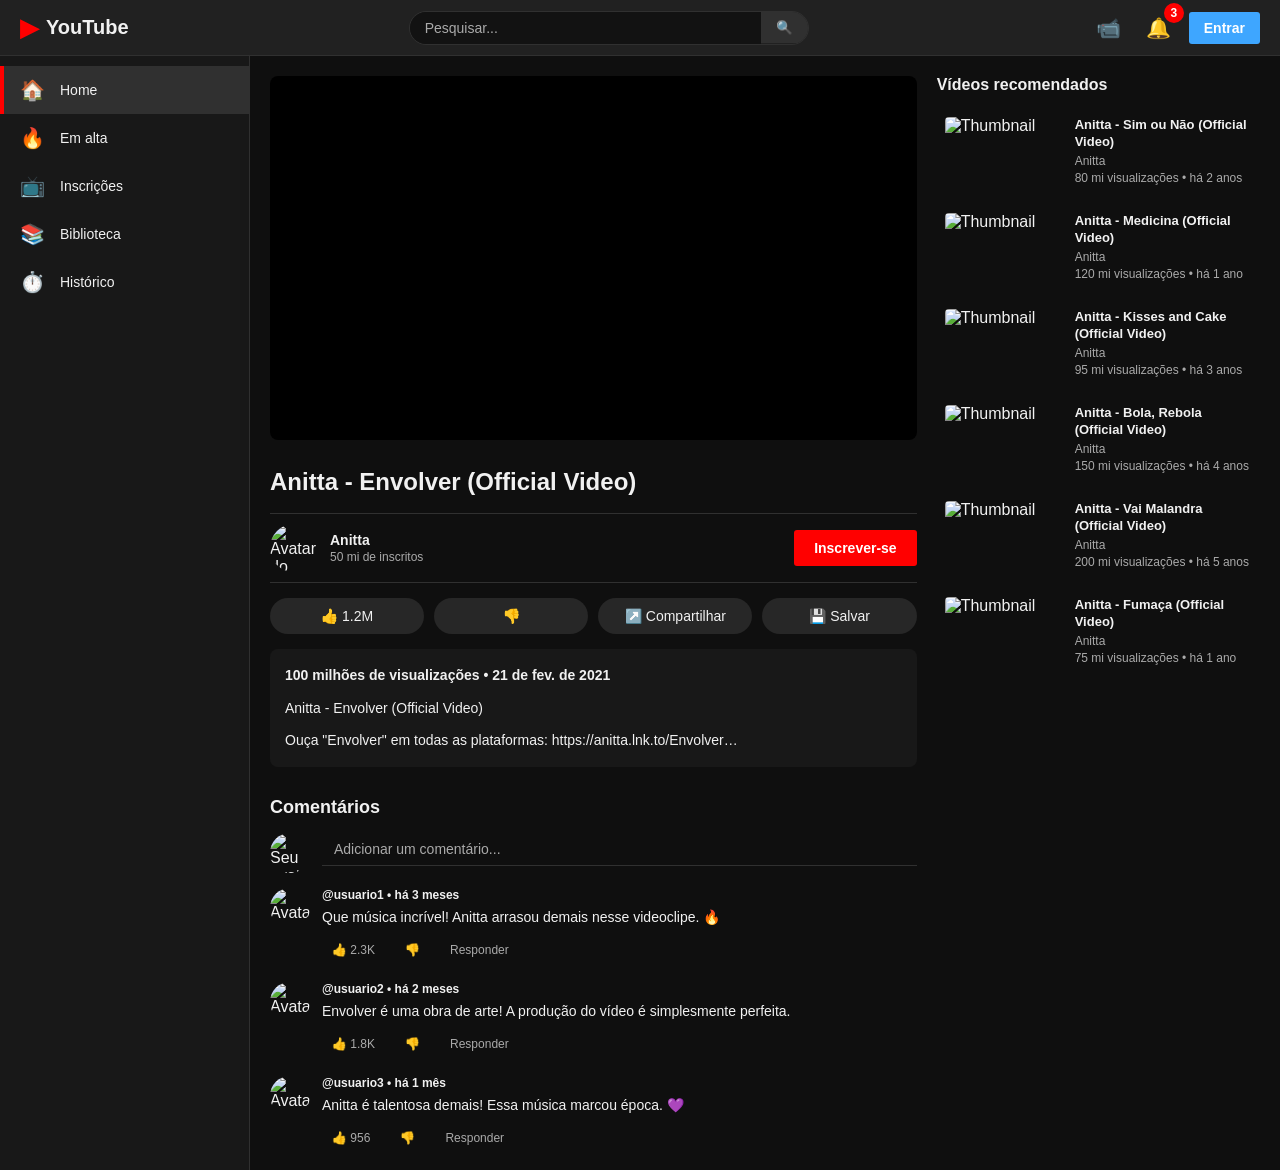
==== youtube_completo.html @ 01f79e86 "feat: Adiciona versão completa e funcional do clone do YouTube - Cria youtube_completo.html com estr" ====
<!DOCTYPE html>
<html lang="pt-BR">
<head>
  <meta charset="UTF-8">
  <meta name="viewport" content="width=device-width, initial-scale=1.0">
  <title>YouTube Clone - Completo e Funcional</title>
  <!-- Link para o arquivo CSS externo -->
  <link rel="stylesheet" href="youtube_completo.css">
</head>
<body>

  <!-- ============================================================
       NAVBAR - BARRA DE NAVEGAÇÃO SUPERIOR FIXA
       ============================================================
       
       A navbar é a barra que fica no topo da página.
       Ela contém:
       - Logo do YouTube (esquerda)
       - Barra de pesquisa (centro)
       - Botões de ação (direita): criar, notificações, login
       
       A navbar é FIXA (position: fixed) para que fique
       sempre visível mesmo quando fazemos scroll.
  -->
  <nav class="navbar">
    <!-- Logo do YouTube (esquerda) -->
    <div class="navbar__left">
      <div class="navbar__logo">
        <span class="navbar__logo-icon">▶</span>
        <span class="navbar__logo-text">YouTube</span>
      </div>
    </div>

    <!-- Barra de pesquisa (centro) -->
    <div class="navbar__center">
      <input 
        type="text" 
        class="navbar__search-input" 
        placeholder="Pesquisar..."
        id="searchInput"
      >
      <button class="navbar__search-btn" id="searchBtn">🔍</button>
    </div>

    <!-- Botões de ação (direita) -->
    <div class="navbar__right">
      <!-- Botão de criar vídeo -->
      <button class="navbar__icon-btn" title="Criar">📹</button>
      
      <!-- Botão de notificações -->
      <button class="navbar__icon-btn" title="Notificações">
        🔔
        <span class="navbar__notification-badge">3</span>
      </button>
      
      <!-- Botão de login/perfil -->
      <button class="navbar__login-btn" id="loginBtn">Entrar</button>
    </div>
  </nav>

  <!-- ============================================================
       CONTAINER PRINCIPAL COM GRID
       ============================================================
       
       Este é o container que organiza toda a página usando CSS Grid.
       Ele divide a página em:
       - Coluna 1: Sidebar (menu lateral)
       - Coluna 2: Main content (conteúdo principal)
       
       O grid é definido no CSS com:
       grid-template-columns: 250px 1fr;
  -->
  <div class="grid-container">

    <!-- ============================================================
         SIDEBAR - MENU LATERAL ESQUERDO
         ============================================================
         
         A sidebar contém links de navegação:
         - Home
         - Em alta
         - Inscrições
         - Biblioteca
         - Histórico
         
         Cada item é um botão que pode ser clicado.
    -->
    <aside class="sidebar">
      <div class="sidebar__item sidebar__item--active" data-page="home">
        <span class="sidebar__icon">🏠</span>
        <span class="sidebar__label">Home</span>
      </div>
      <div class="sidebar__item" data-page="trending">
        <span class="sidebar__icon">🔥</span>
        <span class="sidebar__label">Em alta</span>
      </div>
      <div class="sidebar__item" data-page="subscriptions">
        <span class="sidebar__icon">📺</span>
        <span class="sidebar__label">Inscrições</span>
      </div>
      <div class="sidebar__item" data-page="library">
        <span class="sidebar__icon">📚</span>
        <span class="sidebar__label">Biblioteca</span>
      </div>
      <div class="sidebar__item" data-page="history">
        <span class="sidebar__icon">⏱️</span>
        <span class="sidebar__label">Histórico</span>
      </div>
    </aside>

    <!-- ============================================================
         MAIN CONTENT - CONTEÚDO PRINCIPAL
         ============================================================
         
         Este é o container que contém:
         - Player de vídeo
         - Informações do vídeo
         - Botões de ação (like, dislike, compartilhar)
         - Informações do canal
         - Comentários
         - Sidebar de vídeos recomendados
         
         Usa CSS Grid interno para dividir em:
         - Coluna 1: Vídeo principal (2/3 da largura)
         - Coluna 2: Vídeos recomendados (1/3 da largura)
    -->
    <main class="main-content">

      <!-- ============================================================
           SEÇÃO DO VÍDEO PRINCIPAL
           ============================================================
           
           Contém o player de vídeo e todas as informações relacionadas.
      -->
      <section class="video-section">

        <!-- ============================================================
             PLAYER DE VÍDEO - IFRAME DO YOUTUBE
             ============================================================
             
             O iframe é a forma de incorporar um vídeo do YouTube
             diretamente na nossa página.
             
             O 'src' aponta para o vídeo usando o ID do YouTube.
             Para extrair o ID de uma URL do YouTube:
             - URL: https://youtu.be/nWEil-UhYWg?si=zutEMob7RRHNOtHE
             - ID: nWEil-UhYWg (parte após youtu.be/)
             
             O embed URL fica: https://www.youtube.com/embed/nWEil-UhYWg
        -->
        <div class="video-player">
          <iframe
            class="video-player__iframe"
            src="https://www.youtube.com/embed/nWEil-UhYWg"
            title="Vídeo do YouTube"
            frameborder="0"
            allow="accelerometer; autoplay; clipboard-write; encrypted-media; gyroscope; picture-in-picture; web-share"
            allowfullscreen>
          </iframe>
        </div>

        <!-- ============================================================
             TÍTULO DO VÍDEO
             ============================================================
             
             Título grande e em negrito do vídeo.
        -->
        <h1 class="video-title">Anitta - Envolver (Official Video)</h1>

        <!-- ============================================================
             INFORMAÇÕES DO VÍDEO - USANDO CSS GRID
             ============================================================
             
             Este container usa CSS Grid para organizar:
             - Coluna 1: Avatar + Nome do canal + Inscritos
             - Coluna 2: Botão de inscrever-se
             
             grid-template-columns: 1fr auto;
             - 1fr: informações do canal ocupam o espaço disponível
             - auto: botão ajusta ao seu tamanho
        -->
        <div class="video-info">
          <!-- Informações do canal (avatar, nome, inscritos) -->
          <div class="channel-info">
            <!-- Avatar do canal -->
            <img 
              src="https://yt3.ggpht.com/ytc/AIdro_kVbGiJMNHNpMnMNGqCQPGLFGDKFEuL_-YkTsJf=s88-c-k-c0x00ffffff-no-rj" 
              alt="Avatar do canal" 
              class="channel-info__avatar"
            >
            
            <!-- Detalhes do canal (nome e inscritos) -->
            <div class="channel-info__details">
              <p class="channel-info__name">Anitta</p>
              <p class="channel-info__subscribers">50 mi de inscritos</p>
            </div>
          </div>

          <!-- Botão de inscrever-se -->
          <button class="subscribe-btn" id="subscribeBtn">Inscrever-se</button>
        </div>

        <!-- ============================================================
             AÇÕES DO VÍDEO - USANDO CSS GRID
             ============================================================
             
             Botões de like, dislike, compartilhar e salvar
             organizados em uma linha usando CSS Grid.
             
             grid-template-columns: repeat(4, 1fr);
             - Cria 4 colunas iguais para os 4 botões
             
             Cada botão tem um ID para que o JavaScript possa
             adicionar interatividade (contar likes, etc).
        -->
        <div class="video-actions">
          <!-- Botão de like (curtir) -->
          <button class="action-btn action-btn--like" id="likeBtn">
            👍 <span id="likeCount">1.2M</span>
          </button>
          
          <!-- Botão de dislike (não curtir) -->
          <button class="action-btn action-btn--dislike" id="dislikeBtn">
            👎
          </button>
          
          <!-- Botão de compartilhar -->
          <button class="action-btn action-btn--share" id="shareBtn">
            ↗️ Compartilhar
          </button>
          
          <!-- Botão de salvar -->
          <button class="action-btn action-btn--save" id="saveBtn">
            💾 Salvar
          </button>
        </div>

        <!-- ============================================================
             DESCRIÇÃO DO VÍDEO
             ============================================================
             
             Texto descritivo do vídeo com informações sobre o artista,
             links para redes sociais, etc.
             
             Tem um botão "...mais" para expandir/recolher a descrição.
        -->
        <div class="video-description" id="videoDescription">
          <p><strong>100 milhões de visualizações • 21 de fev. de 2021</strong></p>
          <p>Anitta - Envolver (Official Video)</p>
          <p>Ouça "Envolver" em todas as plataformas: https://anitta.lnk.to/Envolver</p>
          <p>Siga Anitta:</p>
          <p>Instagram: https://www.instagram.com/anitta</p>
          <p>Twitter: https://twitter.com/Anitta</p>
          <button class="description-toggle" id="descriptionToggle">...mais</button>
        </div>

        <!-- ============================================================
             SEÇÃO DE COMENTÁRIOS
             ============================================================
             
             Contém:
             - Título "Comentários"
             - Campo para adicionar novo comentário
             - Lista de comentários existentes
             
             Usa flexbox para organizar os comentários em coluna.
        -->
        <section class="comments-section">
          <h2 class="comments-section__title">Comentários</h2>
          
          <!-- ============================================================
               CAMPO PARA ADICIONAR NOVO COMENTÁRIO
               ============================================================
               
               Usa flexbox para organizar avatar e input em linha.
               
               display: flex;
               - Organiza avatar e input horizontalmente
               
               align-items: flex-start;
               - Alinha no topo (não no centro)
          -->
          <div class="comment-input">
            <!-- Avatar do usuário logado -->
            <img 
              src="https://yt3.ggpht.com/ytc/AIdro_kVbGiJMNHNpMnMNGqCQPGLFGDKFEuL_-YkTsJf=s32-c-k-c0x00ffffff-no-rj" 
              alt="Seu avatar" 
              class="comment-input__avatar"
            >
            
            <!-- Campo de texto para comentário -->
            <input 
              type="text" 
              placeholder="Adicionar um comentário..." 
              class="comment-input__field"
              id="commentInput"
            >
          </div>

          <!-- ============================================================
               LISTA DE COMENTÁRIOS
               ============================================================
               
               Cada comentário é um grid que contém:
               - Coluna 1: Avatar do usuário (auto)
               - Coluna 2: Conteúdo do comentário (1fr)
               
               grid-template-columns: auto 1fr;
               - auto: avatar ajusta ao seu tamanho
               - 1fr: conteúdo ocupa o resto do espaço
          -->
          <div class="comments-list" id="commentsList">
            
            <!-- Comentário 1 -->
            <div class="comment">
              <img 
                src="https://yt3.ggpht.com/ytc/AIdro_nJCBdnLBBVBjZAGzLh9kKHKJFMSqYHVBCCRoI=s32-c-k-c0x00ffffff-no-rj" 
                alt="Avatar" 
                class="comment__avatar"
              >
              <div class="comment__content">
                <p class="comment__author">@usuario1 • há 3 meses</p>
                <p class="comment__text">Que música incrível! Anitta arrasou demais nesse videoclipe. 🔥</p>
                <div class="comment__actions">
                  <button class="comment__like-btn">👍 <span>2.3K</span></button>
                  <button class="comment__dislike-btn">👎</button>
                  <button class="comment__reply-btn">Responder</button>
                </div>
              </div>
            </div>

            <!-- Comentário 2 -->
            <div class="comment">
              <img 
                src="https://yt3.ggpht.com/ytc/AIdro_m8KkNvhBQQHDDSJLzA4Kn2FkFHNpMnMNGqCQPG=s32-c-k-c0x00ffffff-no-rj" 
                alt="Avatar" 
                class="comment__avatar"
              >
              <div class="comment__content">
                <p class="comment__author">@usuario2 • há 2 meses</p>
                <p class="comment__text">Envolver é uma obra de arte! A produção do vídeo é simplesmente perfeita.</p>
                <div class="comment__actions">
                  <button class="comment__like-btn">👍 <span>1.8K</span></button>
                  <button class="comment__dislike-btn">👎</button>
                  <button class="comment__reply-btn">Responder</button>
                </div>
              </div>
            </div>

            <!-- Comentário 3 -->
            <div class="comment">
              <img 
                src="https://yt3.ggpht.com/ytc/AIdro_nJCBdnLBBVBjZAGzLh9kKHKJFMSqYHVBCCRoI=s32-c-k-c0x00ffffff-no-rj" 
                alt="Avatar" 
                class="comment__avatar"
              >
              <div class="comment__content">
                <p class="comment__author">@usuario3 • há 1 mês</p>
                <p class="comment__text">Anitta é talentosa demais! Essa música marcou época. 💜</p>
                <div class="comment__actions">
                  <button class="comment__like-btn">👍 <span>956</span></button>
                  <button class="comment__dislike-btn">👎</button>
                  <button class="comment__reply-btn">Responder</button>
                </div>
              </div>
            </div>

          </div>
        </section>

      </section>

      <!-- ============================================================
           SIDEBAR DE VÍDEOS RECOMENDADOS
           ============================================================
           
           Contém uma lista de vídeos sugeridos para o usuário assistir.
           
           Todos os vídeos são do mesmo gênero/artista para manter
           a coerência com o vídeo principal (Anitta - Envolver).
           
           Cada vídeo é um card que contém:
           - Thumbnail (imagem de capa)
           - Título do vídeo
           - Nome do canal
           - Visualizações e data
      -->
      <aside class="recommendations-sidebar">
        <h2 class="recommendations-sidebar__title">Vídeos recomendados</h2>

        <!-- ============================================================
             GRID DE VÍDEOS RECOMENDADOS
             ============================================================
             
             Cada vídeo é um grid com:
             grid-template-columns: auto 1fr;
             - auto: thumbnail (120px)
             - 1fr: informações (título, canal, etc.)
        -->
        <div class="recommended-videos">

          <!-- Vídeo recomendado 1: Anitta - Sim ou Não -->
          <div class="video-card">
            <img 
              src="https://i.ytimg.com/vi/Iy6p1tMxW1Q/hqdefault.jpg" 
              alt="Thumbnail" 
              class="video-card__thumbnail"
            >
            <div class="video-card__info">
              <p class="video-card__title">Anitta - Sim ou Não (Official Video)</p>
              <p class="video-card__channel">Anitta</p>
              <p class="video-card__stats">80 mi visualizações • há 2 anos</p>
            </div>
          </div>

          <!-- Vídeo recomendado 2: Anitta - Medicina -->
          <div class="video-card">
            <img 
              src="https://i.ytimg.com/vi/lfQHfArDxqA/hqdefault.jpg" 
              alt="Thumbnail" 
              class="video-card__thumbnail"
            >
            <div class="video-card__info">
              <p class="video-card__title">Anitta - Medicina (Official Video)</p>
              <p class="video-card__channel">Anitta</p>
              <p class="video-card__stats">120 mi visualizações • há 1 ano</p>
            </div>
          </div>

          <!-- Vídeo recomendado 3: Anitta - Kisses and Cake -->
          <div class="video-card">
            <img 
              src="https://i.ytimg.com/vi/0Jvd9vDYRzQ/hqdefault.jpg" 
              alt="Thumbnail" 
              class="video-card__thumbnail"
            >
            <div class="video-card__info">
              <p class="video-card__title">Anitta - Kisses and Cake (Official Video)</p>
              <p class="video-card__channel">Anitta</p>
              <p class="video-card__stats">95 mi visualizações • há 3 anos</p>
            </div>
          </div>

          <!-- Vídeo recomendado 4: Anitta - Bola, Rebola -->
          <div class="video-card">
            <img 
              src="https://i.ytimg.com/vi/2dCYBwBbJjc/hqdefault.jpg" 
              alt="Thumbnail" 
              class="video-card__thumbnail"
            >
            <div class="video-card__info">
              <p class="video-card__title">Anitta - Bola, Rebola (Official Video)</p>
              <p class="video-card__channel">Anitta</p>
              <p class="video-card__stats">150 mi visualizações • há 4 anos</p>
            </div>
          </div>

          <!-- Vídeo recomendado 5: Anitta - Vai Malandra -->
          <div class="video-card">
            <img 
              src="https://i.ytimg.com/vi/pBbkJIVZjNk/hqdefault.jpg" 
              alt="Thumbnail" 
              class="video-card__thumbnail"
            >
            <div class="video-card__info">
              <p class="video-card__title">Anitta - Vai Malandra (Official Video)</p>
              <p class="video-card__channel">Anitta</p>
              <p class="video-card__stats">200 mi visualizações • há 5 anos</p>
            </div>
          </div>

          <!-- Vídeo recomendado 6: Anitta - Fumaça -->
          <div class="video-card">
            <img 
              src="https://i.ytimg.com/vi/Iy6p1tMxW1Q/hqdefault.jpg" 
              alt="Thumbnail" 
              class="video-card__thumbnail"
            >
            <div class="video-card__info">
              <p class="video-card__title">Anitta - Fumaça (Official Video)</p>
              <p class="video-card__channel">Anitta</p>
              <p class="video-card__stats">75 mi visualizações • há 1 ano</p>
            </div>
          </div>

        </div>
      </aside>

    </main>

  </div>

  <!-- ============================================================
       JAVASCRIPT - INTERATIVIDADE DA PÁGINA
       ============================================================
       
       O JavaScript adiciona funcionalidades interativas à página:
       - Contar likes ao clicar no botão
       - Alternar estado do botão de inscrever-se
       - Adicionar comentários
       - Expandir/recolher descrição
       - Navegação na sidebar
       - Sistema de login
  -->
  <script>

    // ============================================================
    // 1. SISTEMA DE LIKES
    // ============================================================
    // 
    // Quando o usuário clica no botão de like, o contador aumenta.
    // O estado do botão é armazenado em uma variável.

    let isLiked = false; // Variável que controla se o vídeo foi curtido

    // Seleciona o botão de like pelo ID
    const likeBtn = document.getElementById('likeBtn');
    const likeCount = document.getElementById('likeCount');

    // Adiciona um listener para o clique no botão de like
    likeBtn.addEventListener('click', function() {
      // Se já foi curtido, remove o like
      if (isLiked) {
        isLiked = false;
        likeBtn.classList.remove('action-btn--liked');
        likeCount.textContent = '1.2M'; // Volta ao valor original
      } else {
        // Se não foi curtido, adiciona o like
        isLiked = true;
        likeBtn.classList.add('action-btn--liked');
        likeCount.textContent = '1.2M+'; // Adiciona um sinal de +
      }
    });

    // ============================================================
    // 2. SISTEMA DE INSCRIÇÃO
    // ============================================================
    //
    // Quando o usuário clica em "Inscrever-se", o botão muda
    // para "Inscrito" e volta para "Inscrever-se" se clicar novamente.

    let isSubscribed = false; // Variável que controla se o usuário está inscrito

    // Seleciona o botão de inscrever-se pelo ID
    const subscribeBtn = document.getElementById('subscribeBtn');

    // Adiciona um listener para o clique no botão de inscrever-se
    subscribeBtn.addEventListener('click', function() {
      // Se já está inscrito, desinscreve
      if (isSubscribed) {
        isSubscribed = false;
        subscribeBtn.textContent = 'Inscrever-se';
        subscribeBtn.classList.remove('subscribe-btn--subscribed');
      } else {
        // Se não está inscrito, inscreve
        isSubscribed = true;
        subscribeBtn.textContent = 'Inscrito ✓';
        subscribeBtn.classList.add('subscribe-btn--subscribed');
      }
    });

    // ============================================================
    // 3. SISTEMA DE LOGIN
    // ============================================================
    //
    // Quando o usuário clica em "Entrar", um alerta é exibido.
    // Em uma aplicação real, isso abriria um modal de login.

    const loginBtn = document.getElementById('loginBtn');

    loginBtn.addEventListener('click', function() {
      // Exibe um alerta (em produção, seria um modal)
      alert('Funcionalidade de login será implementada em breve!');
    });

    // ============================================================
    // 4. EXPANDIR/RECOLHER DESCRIÇÃO
    // ============================================================
    //
    // Quando o usuário clica em "...mais", a descrição se expande.
    // Se clicar novamente, a descrição se recolhe.

    let isDescriptionExpanded = false; // Variável que controla se a descrição está expandida

    // Seleciona o botão de toggle e a descrição
    const descriptionToggle = document.getElementById('descriptionToggle');
    const videoDescription = document.getElementById('videoDescription');

    // Adiciona um listener para o clique no botão
    descriptionToggle.addEventListener('click', function() {
      // Se a descrição está recolhida, expande
      if (!isDescriptionExpanded) {
        isDescriptionExpanded = true;
        videoDescription.classList.add('video-description--expanded');
        descriptionToggle.textContent = 'Mostrar menos';
      } else {
        // Se a descrição está expandida, recolhe
        isDescriptionExpanded = false;
        videoDescription.classList.remove('video-description--expanded');
        descriptionToggle.textContent = '...mais';
      }
    });

    // ============================================================
    // 5. ADICIONAR COMENTÁRIOS
    // ============================================================
    //
    // Quando o usuário digita um comentário e pressiona Enter,
    // o comentário é adicionado à lista de comentários.

    const commentInput = document.getElementById('commentInput');
    const commentsList = document.getElementById('commentsList');

    // Adiciona um listener para a tecla Enter no campo de comentário
    commentInput.addEventListener('keypress', function(event) {
      // Se a tecla pressionada foi Enter
      if (event.key === 'Enter' && this.value.trim() !== '') {
        // Cria um novo elemento de comentário
        const newComment = document.createElement('div');
        newComment.className = 'comment';
        newComment.innerHTML = `
          <img 
            src="https://yt3.ggpht.com/ytc/AIdro_kVbGiJMNHNpMnMNGqCQPGLFGDKFEuL_-YkTsJf=s32-c-k-c0x00ffffff-no-rj" 
            alt="Avatar" 
            class="comment__avatar"
          >
          <div class="comment__content">
            <p class="comment__author">Você • agora</p>
            <p class="comment__text">${this.value}</p>
            <div class="comment__actions">
              <button class="comment__like-btn">👍 <span>0</span></button>
              <button class="comment__dislike-btn">👎</button>
              <button class="comment__reply-btn">Responder</button>
            </div>
          </div>
        `;

        // Adiciona o novo comentário ao topo da lista
        commentsList.insertBefore(newComment, commentsList.firstChild);

        // Limpa o campo de entrada
        this.value = '';
      }
    });

    // ============================================================
    // 6. NAVEGAÇÃO NA SIDEBAR
    // ============================================================
    //
    // Quando o usuário clica em um item da sidebar,
    // o item ativo é destacado.

    // Seleciona todos os itens da sidebar
    const sidebarItems = document.querySelectorAll('.sidebar__item');

    // Adiciona um listener para cada item
    sidebarItems.forEach(item => {
      item.addEventListener('click', function() {
        // Remove a classe ativa de todos os itens
        sidebarItems.forEach(i => i.classList.remove('sidebar__item--active'));

        // Adiciona a classe ativa ao item clicado
        this.classList.add('sidebar__item--active');

        // Em uma aplicação real, isso mudaria o conteúdo da página
        const page = this.dataset.page;
        console.log('Navegando para:', page);
      });
    });

    // ============================================================
    // 7. SISTEMA DE PESQUISA
    // ============================================================
    //
    // Quando o usuário digita na barra de pesquisa e clica no botão,
    // uma ação de pesquisa é executada.

    const searchBtn = document.getElementById('searchBtn');
    const searchInput = document.getElementById('searchInput');

    // Adiciona um listener para o clique no botão de pesquisa
    searchBtn.addEventListener('click', function() {
      const query = searchInput.value.trim();
      if (query !== '') {
        // Em uma aplicação real, isso faria uma requisição ao servidor
        console.log('Pesquisando por:', query);
        alert('Pesquisando por: ' + query);
      }
    });

    // Também permite pesquisar ao pressionar Enter
    searchInput.addEventListener('keypress', function(event) {
      if (event.key === 'Enter') {
        searchBtn.click();
      }
    });

    // ============================================================
    // 8. SISTEMA DE LIKE/DISLIKE NOS COMENTÁRIOS
    // ============================================================
    //
    // Quando o usuário clica em like/dislike em um comentário,
    // o contador aumenta ou diminui.

    // Seleciona todos os botões de like nos comentários
    const commentLikeBtns = document.querySelectorAll('.comment__like-btn');

    // Adiciona um listener para cada botão
    commentLikeBtns.forEach(btn => {
      btn.addEventListener('click', function() {
        // Seleciona o span que contém o número de likes
        const likeCountSpan = this.querySelector('span');
        // Converte o texto para número
        let count = parseInt(likeCountSpan.textContent);
        // Aumenta o contador
        count++;
        // Atualiza o texto
        likeCountSpan.textContent = count;
      });
    });

  </script>

</body>
</html>
---- youtube_completo.css ----
/*
  ============================================================
  CLONE YOUTUBE COMPLETO - ESTILOS CSS COMENTADOS
  ============================================================
  
  Este arquivo CSS contém todos os estilos para o clone
  funcional do YouTube. Cada seção é comentada explicando
  como foi feita e por quê.
  
  Estrutura:
  1. Reset e estilos base
  2. Navbar (barra de navegação)
  3. Grid container principal
  4. Sidebar (menu lateral)
  5. Main content (conteúdo principal)
  6. Video section (seção do vídeo)
  7. Comments section (seção de comentários)
  8. Recommendations sidebar (vídeos recomendados)
  9. Responsividade (media queries)
*/

/* ============================================================
   RESET E ESTILOS BASE
   ============================================================
   
   Remove estilos padrão do navegador e define a base
   para todo o projeto.
*/

* {
  /* Remove margens e paddings padrão */
  margin: 0;
  padding: 0;
  /* box-sizing: border-box garante que padding e border
     sejam inclusos no cálculo de largura/altura */
  box-sizing: border-box;
}

body {
  /* Define a fonte padrão para toda a página */
  font-family: 'Segoe UI', Tahoma, Geneva, Verdana, sans-serif;
  /* Fundo escuro, como o YouTube */
  background-color: #0f0f0f;
  /* Texto branco para contraste */
  color: #f1f1f1;
  /* Remove scroll horizontal */
  overflow-x: hidden;
  /* Compensa o espaço da navbar fixa */
  padding-top: 56px;
}

/* ============================================================
   NAVBAR - BARRA DE NAVEGAÇÃO FIXA NO TOPO
   ============================================================
   
   A navbar é fixa no topo e fica acima de todo o conteúdo.
   
   position: fixed mantém a navbar sempre visível ao fazer scroll.
   z-index: 1000 garante que fica acima de tudo.
   
   Usa display: flex para organizar os itens horizontalmente.
*/

.navbar {
  /* Fixa no topo da tela */
  position: fixed;
  top: 0;
  left: 0;
  right: 0;
  z-index: 1000;
  
  /* Altura da navbar */
  height: 56px;
  
  /* Usa flexbox para organizar os itens em linha */
  display: flex;
  align-items: center;
  justify-content: space-between;
  
  /* Espaçamento interno */
  padding: 0 20px;
  
  /* Fundo escuro */
  background-color: #212121;
  
  /* Borda inferior para separar da página */
  border-bottom: 1px solid #303030;
}

/* ============================================================
   NAVBAR - LADO ESQUERDO (LOGO)
   ============================================================
*/

.navbar__left {
  /* Usa flexbox para organizar logo em linha */
  display: flex;
  align-items: center;
}

.navbar__logo {
  /* Usa flexbox para organizar ícone e texto em linha */
  display: flex;
  align-items: center;
  gap: 8px;
  
  /* Tamanho da fonte */
  font-size: 20px;
  font-weight: bold;
  
  /* Cursor de mão ao passar por cima */
  cursor: pointer;
  
  /* Evita que o texto seja selecionável */
  user-select: none;
}

.navbar__logo-icon {
  /* Cor vermelha do YouTube */
  color: #ff0000;
  font-size: 24px;
}

.navbar__logo-text {
  /* Texto branco */
  color: #f1f1f1;
}

/* ============================================================
   NAVBAR - CENTRO (BARRA DE PESQUISA)
   ============================================================
*/

.navbar__center {
  /* Usa flexbox para organizar input e botão em linha */
  display: flex;
  align-items: center;
  
  /* Ocupa espaço no meio da navbar */
  flex: 1;
  max-width: 400px;
  margin: 0 20px;
  
  /* Borda que envolve input e botão */
  border: 1px solid #303030;
  border-radius: 20px;
  overflow: hidden;
}

.navbar__search-input {
  /* Ocupa o espaço disponível */
  flex: 1;
  
  /* Espaçamento interno */
  padding: 8px 15px;
  
  /* Fundo escuro */
  background-color: #121212;
  color: #f1f1f1;
  
  /* Remove borda padrão */
  border: none;
  outline: none;
  
  /* Fonte */
  font-size: 14px;
}

.navbar__search-input::placeholder {
  color: #aaa;
}

.navbar__search-btn {
  /* Espaçamento interno */
  padding: 8px 15px;
  
  /* Fundo */
  background-color: #303030;
  color: #f1f1f1;
  
  /* Remove borda */
  border: none;
  cursor: pointer;
  
  /* Transição suave */
  transition: background-color 0.2s;
}

.navbar__search-btn:hover {
  background-color: #3f3f3f;
}

/* ============================================================
   NAVBAR - LADO DIREITO (AÇÕES)
   ============================================================
*/

.navbar__right {
  /* Usa flexbox para organizar botões em linha */
  display: flex;
  align-items: center;
  gap: 10px;
}

.navbar__icon-btn {
  /* Tamanho do botão */
  width: 40px;
  height: 40px;
  
  /* Centraliza o ícone */
  display: flex;
  align-items: center;
  justify-content: center;
  
  /* Fundo transparente */
  background-color: transparent;
  color: #f1f1f1;
  
  /* Remove borda */
  border: none;
  cursor: pointer;
  
  /* Cantos arredondados */
  border-radius: 50%;
  
  /* Transição suave */
  transition: background-color 0.2s;
  
  /* Posição relativa para o badge */
  position: relative;
  
  /* Fonte */
  font-size: 20px;
}

.navbar__icon-btn:hover {
  background-color: #303030;
}

/* Badge de notificações (número vermelho) */
.navbar__notification-badge {
  /* Posição absoluta no canto superior direito */
  position: absolute;
  top: -5px;
  right: -5px;
  
  /* Tamanho e cor */
  width: 20px;
  height: 20px;
  background-color: #ff0000;
  color: white;
  
  /* Centraliza o número */
  display: flex;
  align-items: center;
  justify-content: center;
  
  /* Fonte pequena */
  font-size: 12px;
  font-weight: bold;
  
  /* Cantos arredondados (círculo) */
  border-radius: 50%;
}

/* Botão de login */
.navbar__login-btn {
  /* Espaçamento interno */
  padding: 8px 15px;
  
  /* Fundo azul */
  background-color: #3ea6ff;
  color: white;
  
  /* Remove borda */
  border: none;
  cursor: pointer;
  
  /* Cantos arredondados */
  border-radius: 3px;
  
  /* Fonte */
  font-weight: bold;
  font-size: 14px;
  
  /* Transição suave */
  transition: background-color 0.2s;
}

.navbar__login-btn:hover {
  background-color: #2d8fd9;
}

/* ============================================================
   GRID CONTAINER PRINCIPAL
   ============================================================
   
   Este é o container que usa CSS Grid para dividir a página em:
   - Coluna 1: Sidebar (250px)
   - Coluna 2: Main content (resto do espaço)
   
   CSS Grid é perfeito para layouts de múltiplas colunas.
*/

.grid-container {
  /* Ativa CSS Grid */
  display: grid;
  
  /* Define as colunas:
     - 250px: largura fixa da sidebar
     - 1fr: main content ocupa o espaço restante
     
     'fr' significa "fração" do espaço disponível.
  */
  grid-template-columns: 250px 1fr;
  
  /* Altura mínima para ocupar toda a viewport */
  min-height: calc(100vh - 56px);
  
  /* Sem espaçamento entre as colunas */
  gap: 0;
}

/* ============================================================
   SIDEBAR - MENU LATERAL ESQUERDO
   ============================================================
   
   A sidebar é posicionada na primeira coluna do grid.
   Contém links de navegação como Home, Em alta, etc.
   
   Usa display: flex para organizar os itens verticalmente.
*/

.sidebar {
  /* Posiciona na primeira coluna do grid */
  grid-column: 1;
  
  /* Usa flexbox para organizar os itens em coluna */
  display: flex;
  flex-direction: column;
  
  /* Espaçamento interno */
  padding: 10px 0;
  
  /* Fundo um pouco mais claro que o body */
  background-color: #181818;
  
  /* Altura mínima */
  min-height: 100%;
  
  /* Borda direita para separar do conteúdo principal */
  border-right: 1px solid #303030;
}

/* Cada item da sidebar */
.sidebar__item {
  /* Usa flexbox para organizar ícone e label em linha */
  display: flex;
  align-items: center;
  
  /* Espaçamento interno */
  padding: 12px 20px;
  
  /* Espaço entre ícone e label */
  gap: 15px;
  
  /* Cursor de mão ao passar por cima */
  cursor: pointer;
  
  /* Transição suave para o hover */
  transition: background-color 0.2s;
}

.sidebar__item:hover {
  background-color: #282828;
}

/* Item ativo da sidebar (destacado) */
.sidebar__item--active {
  background-color: #303030;
  border-left: 4px solid #ff0000;
  padding-left: 16px; /* Compensa a borda esquerda */
}

.sidebar__icon {
  font-size: 20px;
}

.sidebar__label {
  font-size: 14px;
}

/* ============================================================
   MAIN CONTENT - CONTEÚDO PRINCIPAL
   ============================================================
   
   O main-content é posicionado na segunda coluna do grid principal.
   Dentro dele, usamos outro grid para dividir em:
   - Coluna 1: Video section (2/3)
   - Coluna 2: Recommendations sidebar (1/3)
*/

.main-content {
  /* Posiciona na segunda coluna do grid principal */
  grid-column: 2;
  
  /* Usa grid para dividir em video section e recommendations */
  display: grid;
  
  /* Define as colunas:
     - 2fr: video section ocupa 2 frações
     - 1fr: recommendations ocupa 1 fração
     
     Proporção 2:1 entre vídeo e sidebar
  */
  grid-template-columns: 2fr 1fr;
  
  /* Espaçamento entre as colunas */
  gap: 20px;
  
  /* Espaçamento interno */
  padding: 20px;
  
  /* Altura mínima */
  min-height: calc(100vh - 56px);
}

/* ============================================================
   VIDEO SECTION - SEÇÃO DO VÍDEO PRINCIPAL
   ============================================================
   
   Contém o player de vídeo, título, informações do canal,
   botões de ação e comentários.
   
   Usa display: flex com flex-direction: column para
   organizar os itens verticalmente.
*/

.video-section {
  /* Posiciona na primeira coluna do grid do main-content */
  grid-column: 1;
  
  /* Usa flexbox para organizar os itens em coluna */
  display: flex;
  flex-direction: column;
  
  /* Espaço entre os itens */
  gap: 15px;
}

/* ============================================================
   VIDEO PLAYER - PLAYER DE VÍDEO
   ============================================================
   
   O player mantém a proporção 16:9 usando aspect-ratio.
   
   aspect-ratio: 16 / 9;
   - Mantém a proporção 16:9 independente da largura
*/

.video-player {
  /* Mantém a proporção 16:9 */
  aspect-ratio: 16 / 9;
  
  /* Fundo preto para o vídeo */
  background-color: #000;
  
  /* Cantos arredondados */
  border-radius: 8px;
  
  /* Overflow hidden para os cantos arredondados funcionarem */
  overflow: hidden;
}

.video-player__iframe {
  /* Ocupa 100% do espaço disponível */
  width: 100%;
  height: 100%;
  
  /* Remove borda padrão */
  border: none;
}

/* ============================================================
   TÍTULO DO VÍDEO
   ============================================================
*/

.video-title {
  font-size: 24px;
  font-weight: bold;
  line-height: 1.4;
  margin-top: 10px;
}

/* ============================================================
   INFORMAÇÕES DO VÍDEO - USANDO CSS GRID
   ============================================================
   
   Organiza avatar/info do canal e botão de inscrever-se
   em uma linha usando CSS Grid.
   
   grid-template-columns: 1fr auto;
   - 1fr: informações do canal ocupam o espaço disponível
   - auto: botão ajusta ao seu tamanho
*/

.video-info {
  /* Ativa CSS Grid */
  display: grid;
  
  /* Define as colunas:
     - 1fr: informações do canal
     - auto: botão de inscrever
  */
  grid-template-columns: 1fr auto;
  
  /* Alinha os itens verticalmente no centro */
  align-items: center;
  
  /* Espaço entre as colunas */
  gap: 20px;
  
  /* Espaçamento interno */
  padding: 10px 0;
  
  /* Borda superior e inferior */
  border-top: 1px solid #303030;
  border-bottom: 1px solid #303030;
}

/* Informações do canal */
.channel-info {
  /* Usa flexbox para organizar avatar e detalhes em linha */
  display: flex;
  align-items: center;
  gap: 12px;
}

.channel-info__avatar {
  /* Tamanho do avatar */
  width: 48px;
  height: 48px;
  
  /* Deixa circular */
  border-radius: 50%;
  
  /* Garante que a imagem preencha o espaço */
  object-fit: cover;
}

.channel-info__details {
  /* Usa flexbox para organizar em coluna */
  display: flex;
  flex-direction: column;
  gap: 2px;
}

.channel-info__name {
  font-weight: bold;
  font-size: 14px;
}

.channel-info__subscribers {
  font-size: 12px;
  color: #aaa;
}

/* Botão de inscrever-se */
.subscribe-btn {
  padding: 10px 20px;
  background-color: #ff0000;
  color: white;
  border: none;
  border-radius: 3px;
  font-weight: bold;
  cursor: pointer;
  font-size: 14px;
  transition: background-color 0.2s;
}

.subscribe-btn:hover {
  background-color: #cc0000;
}

.subscribe-btn--subscribed {
  background-color: #272727;
  color: #f1f1f1;
}

/* ============================================================
   AÇÕES DO VÍDEO - USANDO CSS GRID
   ============================================================
   
   Organiza os botões (like, dislike, compartilhar, salvar)
   em uma linha usando CSS Grid.
   
   grid-template-columns: repeat(4, 1fr);
   - Cria 4 colunas iguais para os 4 botões
*/

.video-actions {
  /* Ativa CSS Grid */
  display: grid;
  
  /* Define 4 colunas iguais */
  grid-template-columns: repeat(4, 1fr);
  
  /* Espaço entre os botões */
  gap: 10px;
}

.action-btn {
  padding: 10px;
  background-color: #272727;
  color: #f1f1f1;
  border: none;
  border-radius: 20px;
  cursor: pointer;
  font-size: 14px;
  transition: background-color 0.2s;
}

.action-btn:hover {
  background-color: #3f3f3f;
}

/* Estado "liked" do botão de like */
.action-btn--liked {
  background-color: #ff0000;
  color: white;
}

/* ============================================================
   DESCRIÇÃO DO VÍDEO
   ============================================================
   
   A descrição é truncada por padrão (3 linhas).
   Quando expandida, mostra todo o texto.
   
   display: -webkit-box;
   -webkit-line-clamp: 3;
   - Limita a 3 linhas com reticências
*/

.video-description {
  padding: 15px;
  background-color: #181818;
  border-radius: 8px;
  font-size: 14px;
  line-height: 1.6;
  
  /* Limita a 3 linhas por padrão */
  display: -webkit-box;
  -webkit-line-clamp: 3;
  -webkit-box-orient: vertical;
  overflow: hidden;
}

.video-description p {
  margin-bottom: 10px;
}

/* Quando expandida, remove o limite de linhas */
.video-description--expanded {
  -webkit-line-clamp: unset;
  overflow: visible;
}

.description-toggle {
  margin-top: 10px;
  background: none;
  border: none;
  color: #3ea6ff;
  cursor: pointer;
  font-size: 14px;
}

.description-toggle:hover {
  text-decoration: underline;
}

/* ============================================================
   SEÇÃO DE COMENTÁRIOS
   ============================================================
   
   Contém o título, campo para adicionar comentário
   e lista de comentários.
   
   Usa flexbox para organizar verticalmente.
*/

.comments-section {
  /* Usa flexbox para organizar em coluna */
  display: flex;
  flex-direction: column;
  
  /* Espaço entre os itens */
  gap: 15px;
  
  /* Espaçamento interno */
  padding-top: 15px;
}

.comments-section__title {
  font-size: 18px;
  font-weight: bold;
}

/* ============================================================
   CAMPO PARA ADICIONAR COMENTÁRIO
   ============================================================
   
   Usa flexbox para organizar avatar e input em linha.
*/

.comment-input {
  /* Usa flexbox para organizar em linha */
  display: flex;
  align-items: flex-start;
  gap: 12px;
}

.comment-input__avatar {
  width: 40px;
  height: 40px;
  border-radius: 50%;
  object-fit: cover;
  flex-shrink: 0;
}

.comment-input__field {
  /* Ocupa o espaço disponível */
  flex: 1;
  
  padding: 8px 12px;
  background-color: transparent;
  color: #f1f1f1;
  border: none;
  border-bottom: 1px solid #303030;
  font-size: 14px;
  outline: none;
  font-family: inherit;
}

.comment-input__field::placeholder {
  color: #aaa;
}

.comment-input__field:focus {
  border-bottom-color: #f1f1f1;
}

/* ============================================================
   LISTA DE COMENTÁRIOS - USANDO CSS GRID
   ============================================================
   
   Cada comentário é um grid com:
   - Coluna 1: Avatar (auto)
   - Coluna 2: Conteúdo (1fr)
   
   grid-template-columns: auto 1fr;
*/

.comments-list {
  /* Usa flexbox para organizar comentários em coluna */
  display: flex;
  flex-direction: column;
  gap: 20px;
}

.comment {
  /* Ativa CSS Grid */
  display: grid;
  
  /* Define as colunas:
     - auto: avatar ajusta ao seu tamanho
     - 1fr: conteúdo ocupa o espaço restante
  */
  grid-template-columns: auto 1fr;
  
  /* Espaço entre avatar e conteúdo */
  gap: 12px;
  
  /* Alinha o avatar no topo */
  align-items: flex-start;
}

.comment__avatar {
  width: 40px;
  height: 40px;
  border-radius: 50%;
  object-fit: cover;
  flex-shrink: 0;
}

.comment__content {
  /* Usa flexbox para organizar em coluna */
  display: flex;
  flex-direction: column;
  gap: 5px;
}

.comment__author {
  font-size: 12px;
  font-weight: bold;
  color: #f1f1f1;
}

.comment__text {
  font-size: 14px;
  color: #f1f1f1;
  line-height: 1.5;
}

.comment__actions {
  /* Usa flexbox para organizar em linha */
  display: flex;
  gap: 10px;
  margin-top: 5px;
}

.comment__like-btn,
.comment__dislike-btn,
.comment__reply-btn {
  padding: 5px 10px;
  background-color: transparent;
  color: #aaa;
  border: none;
  cursor: pointer;
  font-size: 12px;
  transition: color 0.2s;
}

.comment__like-btn:hover,
.comment__dislike-btn:hover,
.comment__reply-btn:hover {
  color: #f1f1f1;
}

/* ============================================================
   SIDEBAR DE RECOMENDADOS
   ============================================================
   
   Contém uma lista de vídeos recomendados.
   
   Usa flexbox para organizar os vídeos em coluna.
*/

.recommendations-sidebar {
  /* Posiciona na segunda coluna do grid do main-content */
  grid-column: 2;
  
  /* Usa flexbox para organizar em coluna */
  display: flex;
  flex-direction: column;
  
  /* Espaço entre os itens */
  gap: 15px;
}

.recommendations-sidebar__title {
  font-size: 16px;
  font-weight: bold;
}

/* ============================================================
   GRID DE VÍDEOS RECOMENDADOS
   ============================================================
   
   Usa flexbox para organizar os vídeos em coluna.
*/

.recommended-videos {
  /* Usa flexbox para organizar em coluna */
  display: flex;
  flex-direction: column;
  gap: 12px;
}

/* ============================================================
   CARD DE VÍDEO RECOMENDADO
   ============================================================
   
   Cada card usa CSS Grid para organizar:
   - Coluna 1: Thumbnail (auto)
   - Coluna 2: Informações (1fr)
   
   grid-template-columns: auto 1fr;
*/

.video-card {
  /* Ativa CSS Grid */
  display: grid;
  
  /* Define as colunas:
     - auto: thumbnail ajusta ao seu tamanho
     - 1fr: informações ocupam o espaço restante
  */
  grid-template-columns: auto 1fr;
  
  /* Espaço entre thumbnail e informações */
  gap: 10px;
  
  /* Alinha no topo */
  align-items: flex-start;
  
  /* Cursor de mão ao passar por cima */
  cursor: pointer;
  
  /* Espaçamento interno */
  padding: 8px;
  
  /* Transição suave para hover */
  transition: background-color 0.2s;
  
  /* Cantos arredondados */
  border-radius: 8px;
}

.video-card:hover {
  background-color: #272727;
}

.video-card__thumbnail {
  /* Tamanho fixo */
  width: 120px;
  height: 68px;
  
  /* Garante que a imagem preencha o espaço */
  object-fit: cover;
  
  /* Cantos arredondados */
  border-radius: 4px;
  
  /* Evita que a thumbnail encolha */
  flex-shrink: 0;
}

.video-card__info {
  /* Usa flexbox para organizar em coluna */
  display: flex;
  flex-direction: column;
  gap: 3px;
}

.video-card__title {
  font-size: 13px;
  font-weight: bold;
  color: #f1f1f1;
  line-height: 1.3;
  
  /* Limita a 2 linhas */
  display: -webkit-box;
  -webkit-line-clamp: 2;
  -webkit-box-orient: vertical;
  overflow: hidden;
}

.video-card__channel {
  font-size: 12px;
  color: #aaa;
}

.video-card__stats {
  font-size: 12px;
  color: #aaa;
}

/* ============================================================
   RESPONSIVIDADE - MEDIA QUERIES
   ============================================================
   
   Adapta o layout para telas menores (tablets e celulares).
*/

/* Telas médias: até 1200px */
@media (max-width: 1200px) {
  .grid-container {
    grid-template-columns: 200px 1fr;
  }

  .sidebar {
    width: 200px;
  }
}

/* Telas pequenas: até 768px (tablets e celulares) */
@media (max-width: 768px) {
  /* Esconde a sidebar em telas pequenas */
  .sidebar {
    display: none;
  }

  /* Grid principal com apenas 1 coluna */
  .grid-container {
    grid-template-columns: 1fr;
  }

  /* Main content com 1 coluna (vídeo em cima, recomendados embaixo) */
  .main-content {
    grid-template-columns: 1fr;
    padding: 10px;
  }

  /* Video section ocupa a primeira linha */
  .video-section {
    grid-column: 1;
  }

  /* Recommendations sidebar ocupa a segunda linha */
  .recommendations-sidebar {
    grid-column: 1;
  }

  /* Ações do vídeo em 2 colunas em vez de 4 */
  .video-actions {
    grid-template-columns: repeat(2, 1fr);
  }

  /* Informações do vídeo em coluna */
  .video-info {
    grid-template-columns: 1fr;
    gap: 10px;
  }

  /* Botão de inscrever-se ocupa toda a largura */
  .subscribe-btn {
    width: 100%;
  }

  /* Reduz o tamanho do título */
  .video-title {
    font-size: 18px;
  }

  /* Navbar em coluna */
  .navbar {
    flex-direction: column;
    height: auto;
    padding: 10px;
    gap: 10px;
  }

  /* Barra de pesquisa ocupa toda a largura */
  .navbar__center {
    max-width: 100%;
    margin: 0;
  }
}

/* Telas muito pequenas: até 480px (celulares pequenos) */
@media (max-width: 480px) {
  /* Ações do vídeo em 1 coluna */
  .video-actions {
    grid-template-columns: 1fr;
  }

  /* Reduz o tamanho da thumbnail dos vídeos recomendados */
  .video-card__thumbnail {
    width: 100px;
    height: 56px;
  }

  /* Título do vídeo menor */
  .video-title {
    font-size: 16px;
  }

  /* Main content com menos padding */
  .main-content {
    padding: 5px;
  }
}
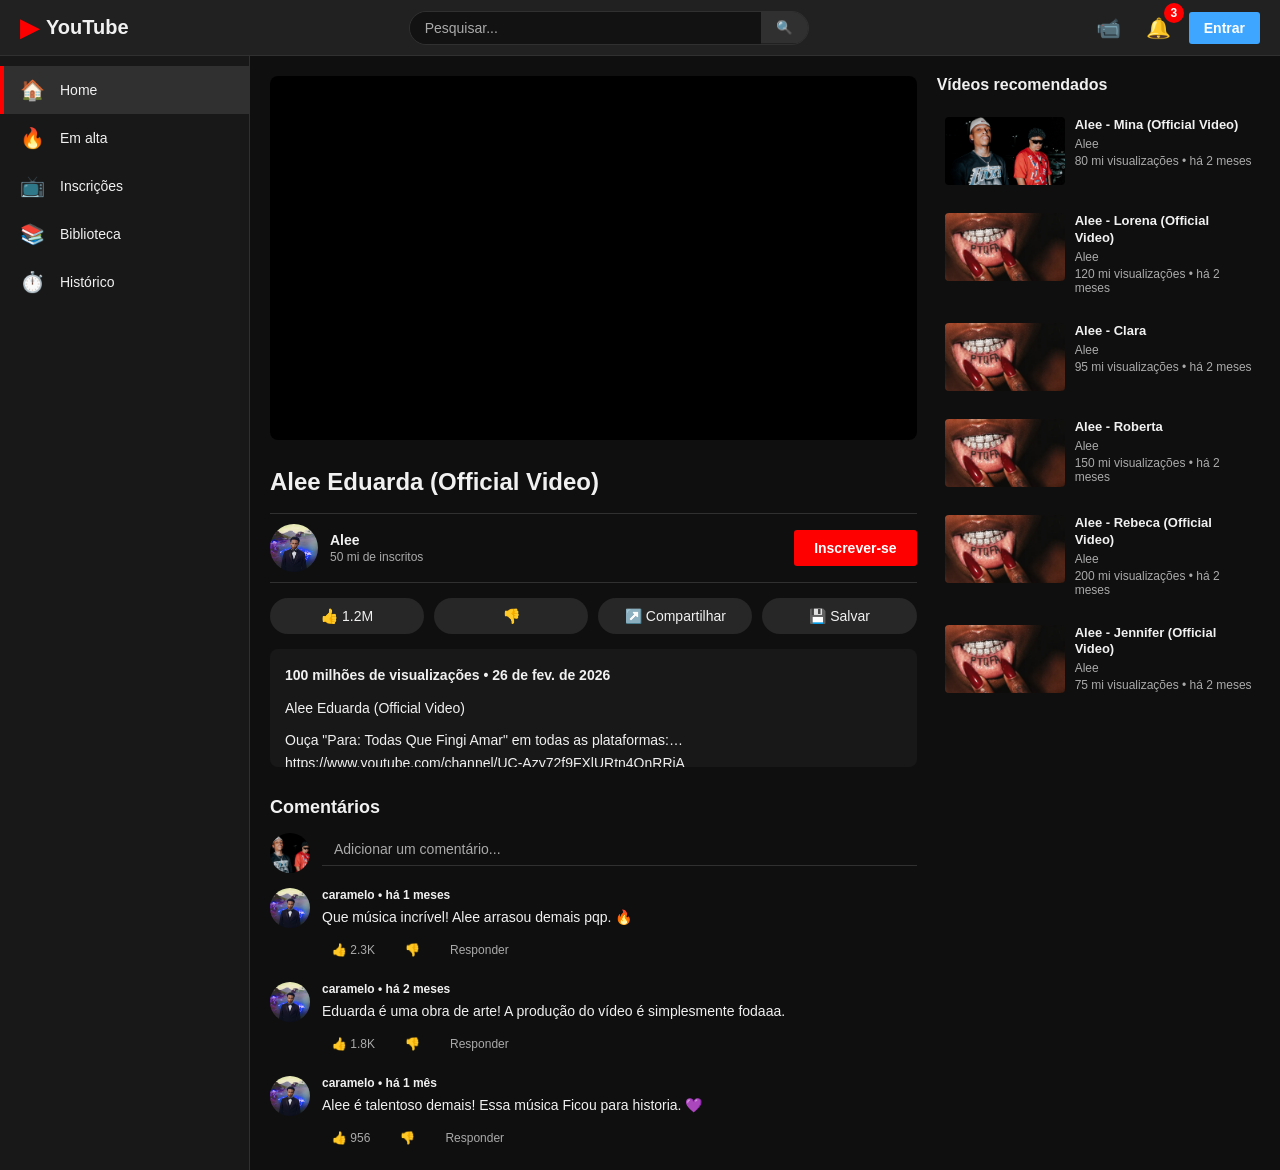
==== commit 7c440256: "youtube completo clone" ====
--- a/youtube_completo.html
+++ b/youtube_completo.html
@@ -165,7 +165,7 @@
              
              Título grande e em negrito do vídeo.
         -->
-        <h1 class="video-title">Anitta - Envolver (Official Video)</h1>
+        <h1 class="video-title">Alee Eduarda (Official Video)</h1>
 
         <!-- ============================================================
              INFORMAÇÕES DO VÍDEO - USANDO CSS GRID
@@ -184,14 +184,14 @@
           <div class="channel-info">
             <!-- Avatar do canal -->
             <img 
-              src="https://yt3.ggpht.com/ytc/AIdro_kVbGiJMNHNpMnMNGqCQPGLFGDKFEuL_-YkTsJf=s88-c-k-c0x00ffffff-no-rj" 
+              src="alee_profile.jpg" 
               alt="Avatar do canal" 
               class="channel-info__avatar"
             >
             
             <!-- Detalhes do canal (nome e inscritos) -->
             <div class="channel-info__details">
-              <p class="channel-info__name">Anitta</p>
+              <p class="channel-info__name">Alee</p>
               <p class="channel-info__subscribers">50 mi de inscritos</p>
             </div>
           </div>
@@ -245,12 +245,12 @@
              Tem um botão "...mais" para expandir/recolher a descrição.
         -->
         <div class="video-description" id="videoDescription">
-          <p><strong>100 milhões de visualizações • 21 de fev. de 2021</strong></p>
-          <p>Anitta - Envolver (Official Video)</p>
-          <p>Ouça "Envolver" em todas as plataformas: https://anitta.lnk.to/Envolver</p>
-          <p>Siga Anitta:</p>
-          <p>Instagram: https://www.instagram.com/anitta</p>
-          <p>Twitter: https://twitter.com/Anitta</p>
+          <p><strong>100 milhões de visualizações • 26 de fev. de 2026</strong></p>
+          <p>Alee Eduarda (Official Video)</p>
+          <p>Ouça "Para: Todas Que Fingi Amar" em todas as plataformas: https://www.youtube.com/channel/UC-Azy72f9FXlURtn4QnRRjA</p>
+          <p>Siga Alee:</p>
+          <p>Instagram: https://www.instagram.com/alee</p>
+          <p>Twitter: https://twitter.com/Alee</p>
           <button class="description-toggle" id="descriptionToggle">...mais</button>
         </div>
 
@@ -283,7 +283,7 @@
           <div class="comment-input">
             <!-- Avatar do usuário logado -->
             <img 
-              src="https://yt3.ggpht.com/ytc/AIdro_kVbGiJMNHNpMnMNGqCQPGLFGDKFEuL_-YkTsJf=s32-c-k-c0x00ffffff-no-rj" 
+              src="alee.webp" 
               alt="Seu avatar" 
               class="comment-input__avatar"
             >
@@ -314,13 +314,13 @@
             <!-- Comentário 1 -->
             <div class="comment">
               <img 
-                src="https://yt3.ggpht.com/ytc/AIdro_nJCBdnLBBVBjZAGzLh9kKHKJFMSqYHVBCCRoI=s32-c-k-c0x00ffffff-no-rj" 
+                src="alee_profile.jpg" 
                 alt="Avatar" 
                 class="comment__avatar"
               >
               <div class="comment__content">
-                <p class="comment__author">@usuario1 • há 3 meses</p>
-                <p class="comment__text">Que música incrível! Anitta arrasou demais nesse videoclipe. 🔥</p>
+                <p class="comment__author">caramelo • há 1 meses</p>
+                <p class="comment__text">Que música incrível! Alee arrasou demais pqp. 🔥</p>
                 <div class="comment__actions">
                   <button class="comment__like-btn">👍 <span>2.3K</span></button>
                   <button class="comment__dislike-btn">👎</button>
@@ -332,13 +332,13 @@
             <!-- Comentário 2 -->
             <div class="comment">
               <img 
-                src="https://yt3.ggpht.com/ytc/AIdro_m8KkNvhBQQHDDSJLzA4Kn2FkFHNpMnMNGqCQPG=s32-c-k-c0x00ffffff-no-rj" 
+                src="alee_profile.jpg" 
                 alt="Avatar" 
                 class="comment__avatar"
               >
               <div class="comment__content">
-                <p class="comment__author">@usuario2 • há 2 meses</p>
-                <p class="comment__text">Envolver é uma obra de arte! A produção do vídeo é simplesmente perfeita.</p>
+                <p class="comment__author">caramelo • há 2 meses</p>
+                <p class="comment__text">Eduarda é uma obra de arte! A produção do vídeo é simplesmente fodaaa.</p>
                 <div class="comment__actions">
                   <button class="comment__like-btn">👍 <span>1.8K</span></button>
                   <button class="comment__dislike-btn">👎</button>
@@ -350,13 +350,13 @@
             <!-- Comentário 3 -->
             <div class="comment">
               <img 
-                src="https://yt3.ggpht.com/ytc/AIdro_nJCBdnLBBVBjZAGzLh9kKHKJFMSqYHVBCCRoI=s32-c-k-c0x00ffffff-no-rj" 
+                src="alee_profile.jpg" 
                 alt="Avatar" 
                 class="comment__avatar"
               >
               <div class="comment__content">
-                <p class="comment__author">@usuario3 • há 1 mês</p>
-                <p class="comment__text">Anitta é talentosa demais! Essa música marcou época. 💜</p>
+                <p class="comment__author">caramelo • há 1 mês</p>
+                <p class="comment__text">Alee é talentoso demais! Essa música Ficou para historia. 💜</p>
                 <div class="comment__actions">
                   <button class="comment__like-btn">👍 <span>956</span></button>
                   <button class="comment__dislike-btn">👎</button>
@@ -402,84 +402,84 @@
           <!-- Vídeo recomendado 1: Anitta - Sim ou Não -->
           <div class="video-card">
             <img 
-              src="https://i.ytimg.com/vi/Iy6p1tMxW1Q/hqdefault.jpg" 
+              src="alee.webp" 
               alt="Thumbnail" 
               class="video-card__thumbnail"
             >
             <div class="video-card__info">
-              <p class="video-card__title">Anitta - Sim ou Não (Official Video)</p>
-              <p class="video-card__channel">Anitta</p>
-              <p class="video-card__stats">80 mi visualizações • há 2 anos</p>
+              <p class="video-card__title">Alee - Mina (Official Video)</p>
+              <p class="video-card__channel">Alee</p>
+              <p class="video-card__stats">80 mi visualizações • há 2 meses</p>
             </div>
           </div>
 
           <!-- Vídeo recomendado 2: Anitta - Medicina -->
           <div class="video-card">
             <img 
-              src="https://i.ytimg.com/vi/lfQHfArDxqA/hqdefault.jpg" 
+              src="alee2.webp" 
               alt="Thumbnail" 
               class="video-card__thumbnail"
             >
             <div class="video-card__info">
-              <p class="video-card__title">Anitta - Medicina (Official Video)</p>
-              <p class="video-card__channel">Anitta</p>
-              <p class="video-card__stats">120 mi visualizações • há 1 ano</p>
+              <p class="video-card__title">Alee - Lorena (Official Video)</p>
+              <p class="video-card__channel">Alee</p>
+              <p class="video-card__stats">120 mi visualizações • há 2 meses</p>
             </div>
           </div>
 
           <!-- Vídeo recomendado 3: Anitta - Kisses and Cake -->
           <div class="video-card">
             <img 
-              src="https://i.ytimg.com/vi/0Jvd9vDYRzQ/hqdefault.jpg" 
+              src="alee2.webp" 
               alt="Thumbnail" 
               class="video-card__thumbnail"
             >
             <div class="video-card__info">
-              <p class="video-card__title">Anitta - Kisses and Cake (Official Video)</p>
-              <p class="video-card__channel">Anitta</p>
-              <p class="video-card__stats">95 mi visualizações • há 3 anos</p>
+              <p class="video-card__title">Alee - Clara</p>
+              <p class="video-card__channel">Alee</p>
+              <p class="video-card__stats">95 mi visualizações • há 2 meses</p>
             </div>
           </div>
 
           <!-- Vídeo recomendado 4: Anitta - Bola, Rebola -->
           <div class="video-card">
             <img 
-              src="https://i.ytimg.com/vi/2dCYBwBbJjc/hqdefault.jpg" 
+              src="alee2.webp" 
               alt="Thumbnail" 
               class="video-card__thumbnail"
             >
             <div class="video-card__info">
-              <p class="video-card__title">Anitta - Bola, Rebola (Official Video)</p>
-              <p class="video-card__channel">Anitta</p>
-              <p class="video-card__stats">150 mi visualizações • há 4 anos</p>
+              <p class="video-card__title">Alee - Roberta</p>
+              <p class="video-card__channel">Alee</p>
+              <p class="video-card__stats">150 mi visualizações • há 2 meses</p>
             </div>
           </div>
 
           <!-- Vídeo recomendado 5: Anitta - Vai Malandra -->
           <div class="video-card">
             <img 
-              src="https://i.ytimg.com/vi/pBbkJIVZjNk/hqdefault.jpg" 
+              src="alee2.webp" 
               alt="Thumbnail" 
               class="video-card__thumbnail"
             >
             <div class="video-card__info">
-              <p class="video-card__title">Anitta - Vai Malandra (Official Video)</p>
-              <p class="video-card__channel">Anitta</p>
-              <p class="video-card__stats">200 mi visualizações • há 5 anos</p>
+              <p class="video-card__title">Alee - Rebeca (Official Video)</p>
+              <p class="video-card__channel">Alee</p>
+              <p class="video-card__stats">200 mi visualizações • há 2 meses</p>
             </div>
           </div>
 
           <!-- Vídeo recomendado 6: Anitta - Fumaça -->
           <div class="video-card">
             <img 
-              src="https://i.ytimg.com/vi/Iy6p1tMxW1Q/hqdefault.jpg" 
+              src="alee2.webp" 
               alt="Thumbnail" 
               class="video-card__thumbnail"
             >
             <div class="video-card__info">
-              <p class="video-card__title">Anitta - Fumaça (Official Video)</p>
-              <p class="video-card__channel">Anitta</p>
-              <p class="video-card__stats">75 mi visualizações • há 1 ano</p>
+              <p class="video-card__title">Alee - Jennifer (Official Video)</p>
+              <p class="video-card__channel">Alee</p>
+              <p class="video-card__stats">75 mi visualizações • há 2 meses</p>
             </div>
           </div>
 
